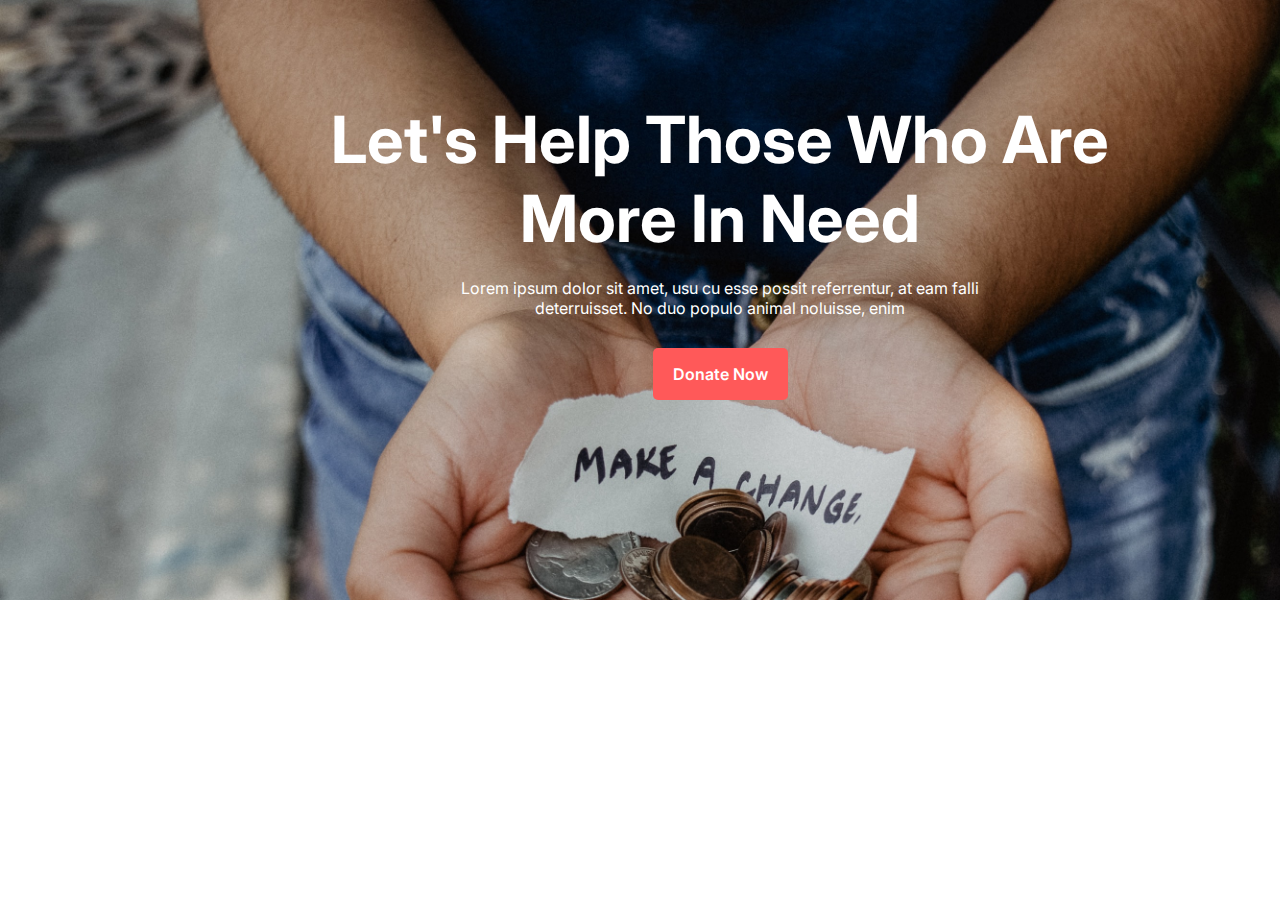
==== index.html @ 06a9c621 "all files added" ====
<!DOCTYPE html>
<html lang="en">
<head>
    <meta charset="UTF-8">
    <meta http-equiv="X-UA-Compatible" content="IE=edge">
    <meta name="viewport" content="width=device-width, initial-scale=1.0">
    <title>Practice website</title>
    <link rel="stylesheet" href="style.css">
    <link rel="preconnect" href="https://fonts.googleapis.com">
    <link rel="preconnect" href="https://fonts.gstatic.com" crossorigin>
    <link href="https://fonts.googleapis.com/css2?family=Inter&family=Open+Sans&display=swap" rel="stylesheet">
</head>
<body>
    <header class="header">
            <h2 class="header-title">Let's Help Those Who Are <br> More In Need</h2>
            <p class="header-description">Lorem ipsum dolor sit amet, usu cu esse possit referrentur, at eam falli <br> deterruisset. No duo populo animal noluisse, enim</p>
            <button class="btn-primary">Donate Now</button>
    </header>
</body>
</html>
---- style.css ----
* {
    font-family: 'Inter';
    margin: 0px;
}
header{
    background-image: url(/images/donation.jpg);
    background-repeat: no-repeat;
    background-size: cover;
    width: 1000px;
    height: 400px;  
    text-align: center;
    padding: 100px 220px;

}
.header-title{
    color: white;
    font-weight: 700;
    font-size: 65px;
    margin-bottom: 20px;
}
.header-description{
    color: #FFFFFF;
    margin-bottom: 30px;
}
.btn-primary{
    background-color: #FF5959;
    color: white;
    padding: 16px 20px;
    border-radius: 5px;
    border-style: none;
    font-weight: 600;
    font-size: 16px;
}
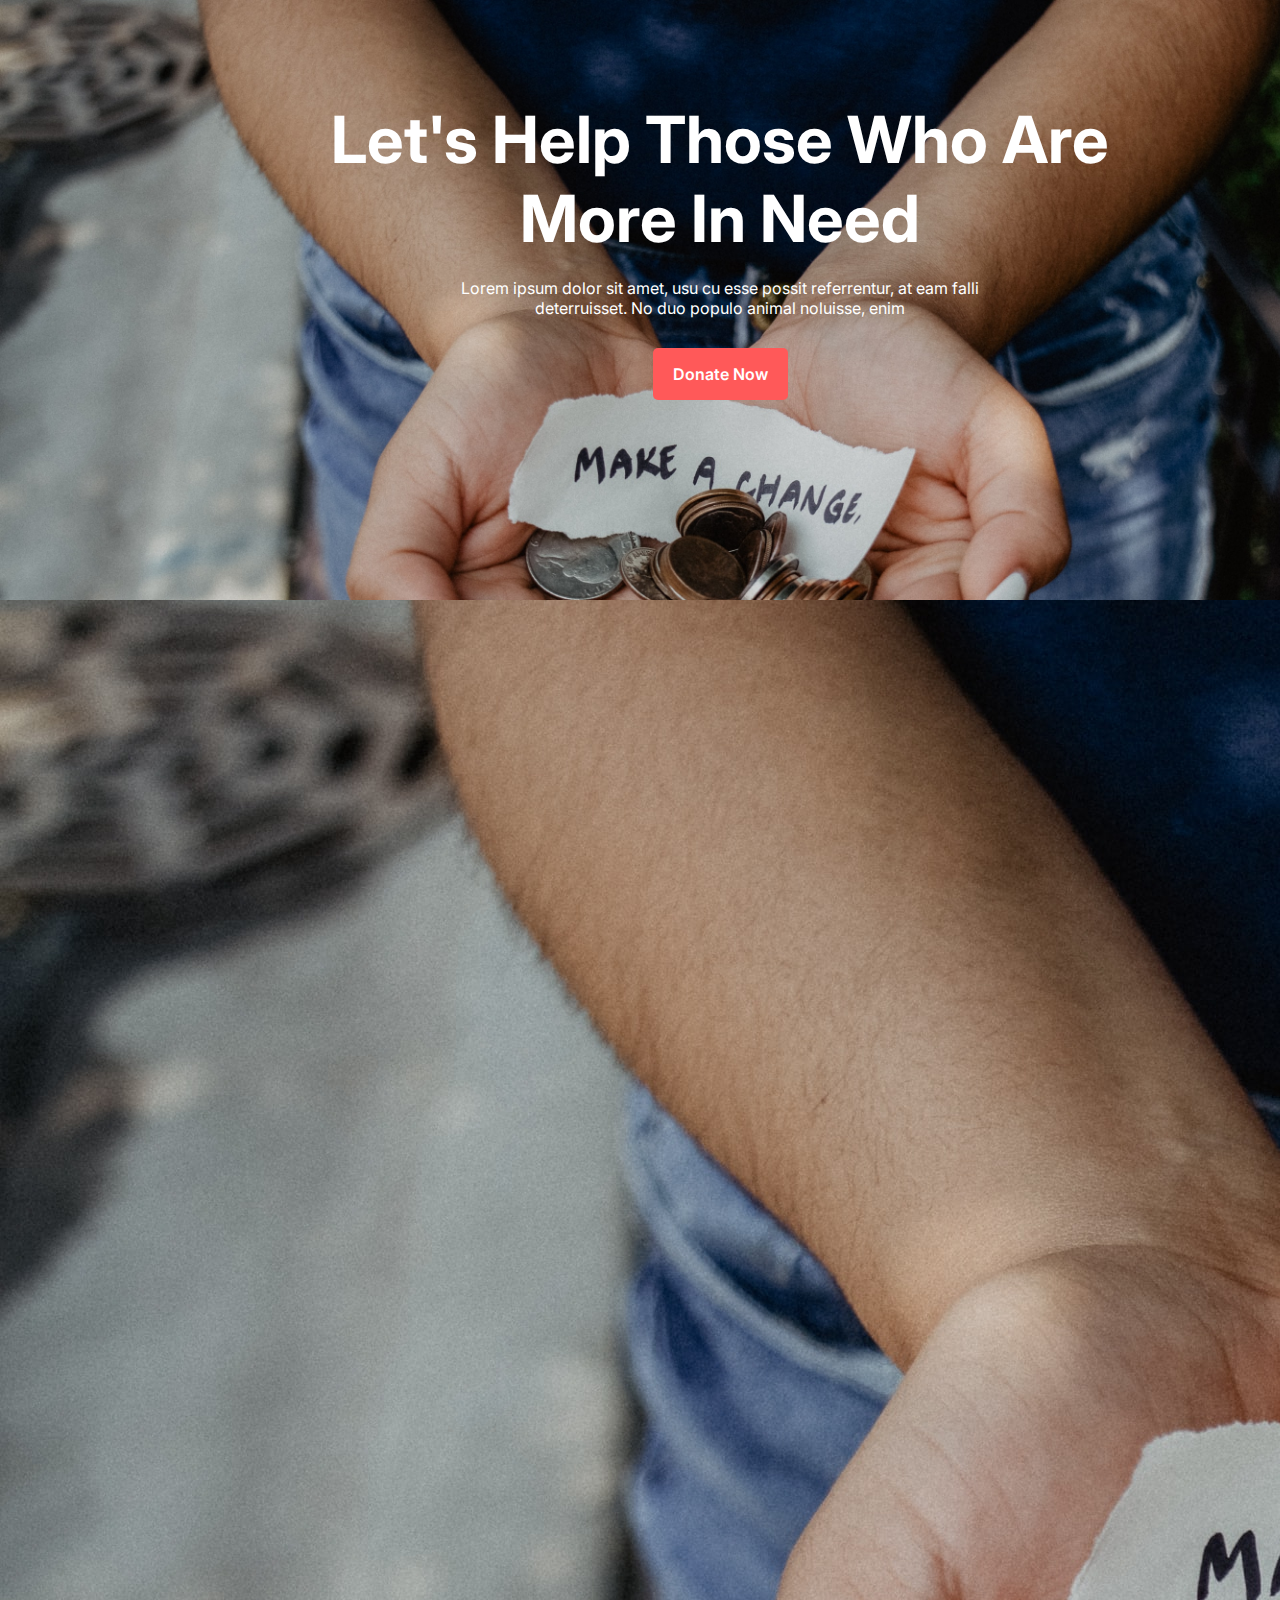
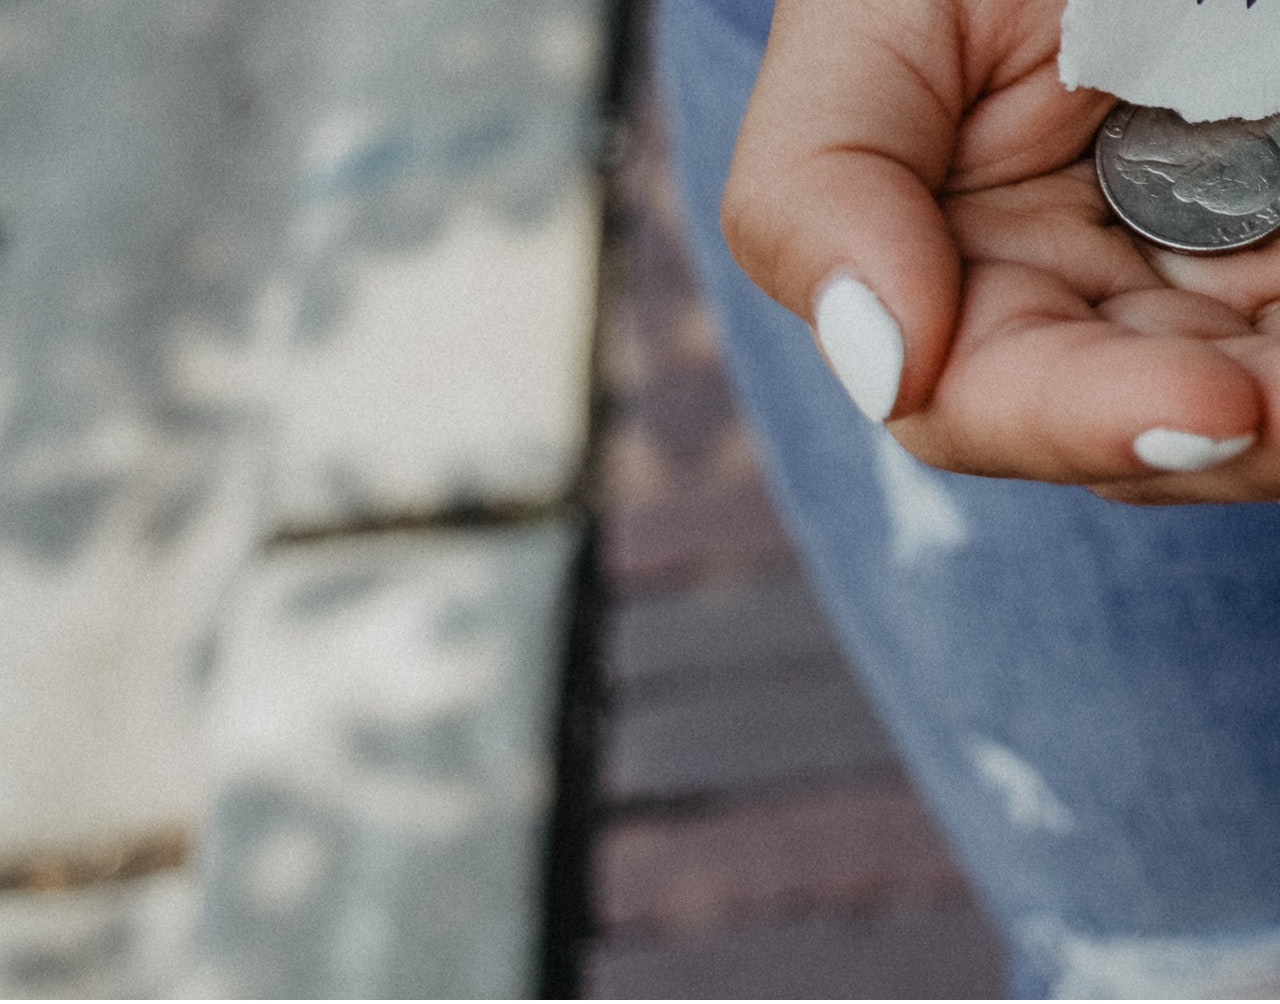
==== commit 2d2c1bb6: "added picture" ====
--- a/index.html
+++ b/index.html
@@ -12,9 +12,12 @@
 </head>
 <body>
     <header class="header">
+        <nav>
             <h2 class="header-title">Let's Help Those Who Are <br> More In Need</h2>
             <p class="header-description">Lorem ipsum dolor sit amet, usu cu esse possit referrentur, at eam falli <br> deterruisset. No duo populo animal noluisse, enim</p>
             <button class="btn-primary">Donate Now</button>
+        </nav>
     </header>
+    <img src="/images/donation.jpg" alt="">
 </body>
 </html>--- a/style.css
+++ b/style.css
@@ -3,7 +3,7 @@
     margin: 0px;
 }
 header{
-    background-image: url(/images/donation.jpg);
+    background-image: url(images/donation.jpg);
     background-repeat: no-repeat;
     background-size: cover;
     width: 1000px;
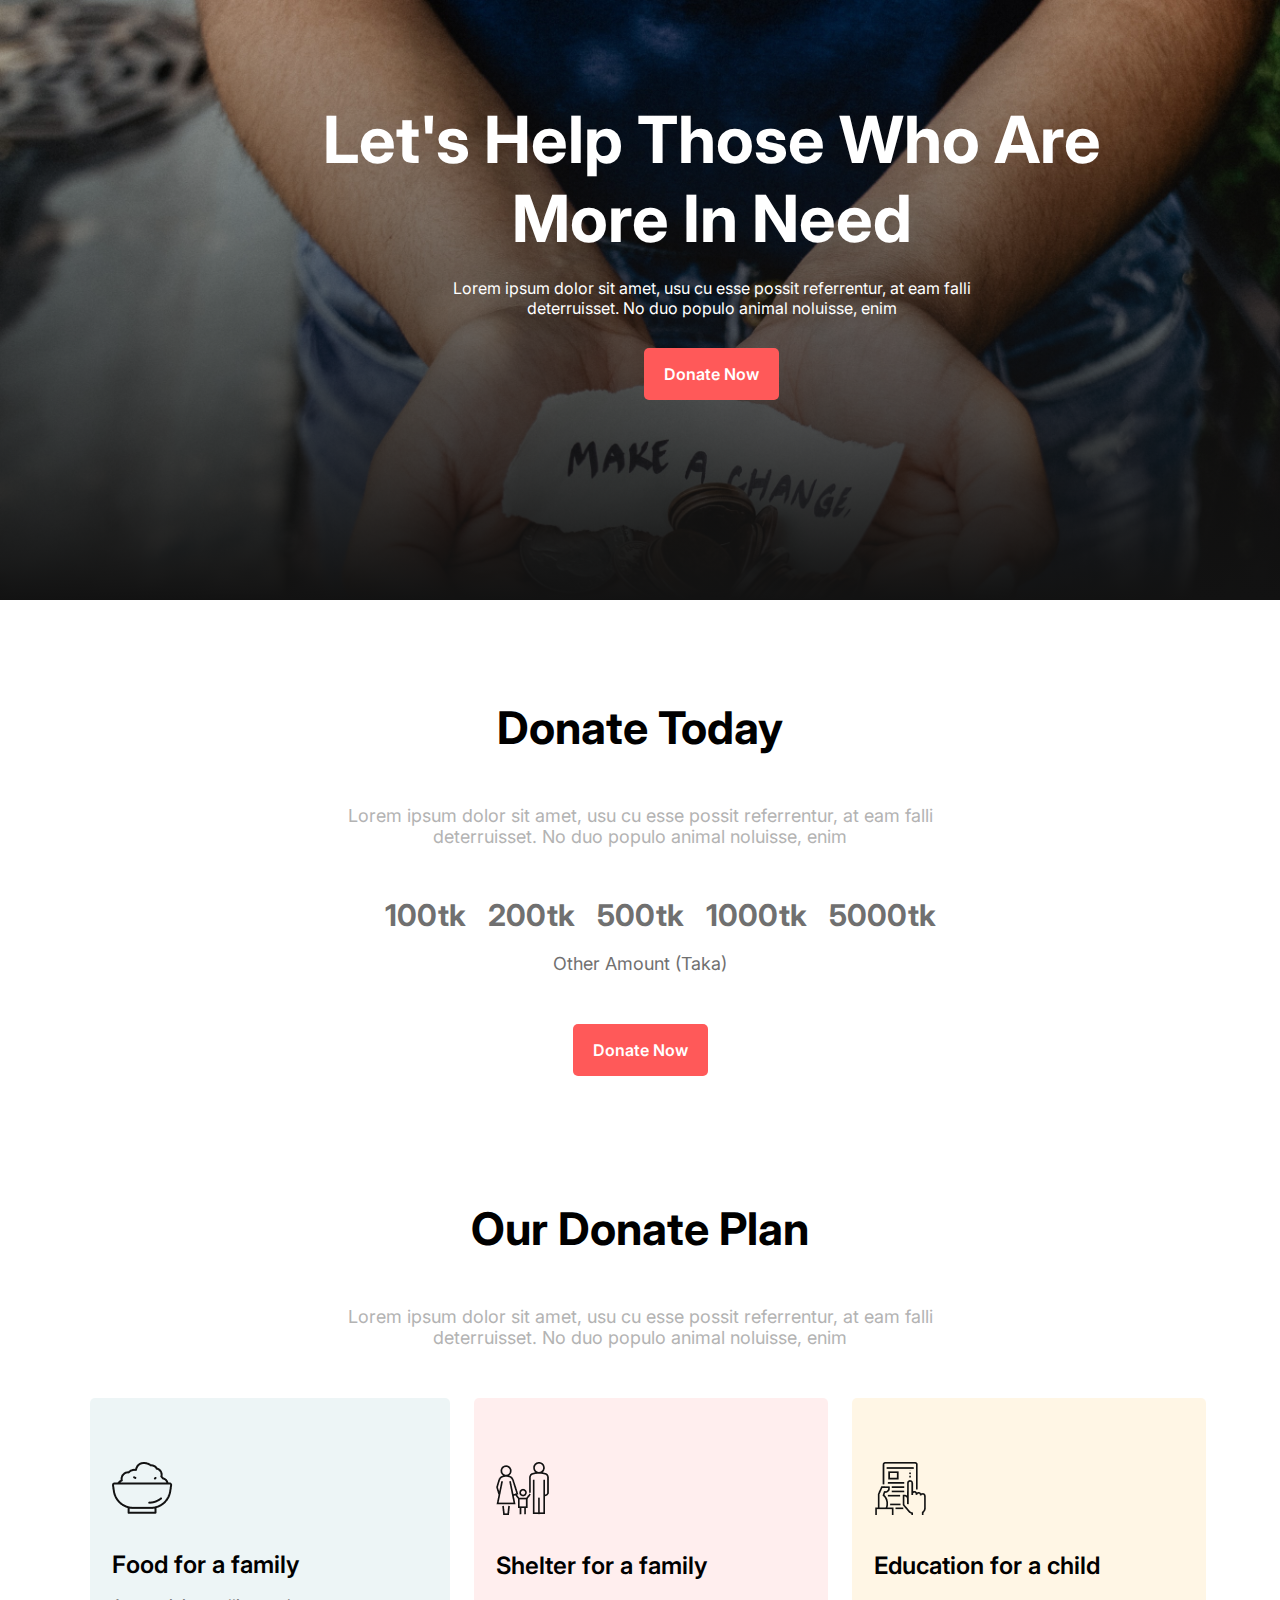
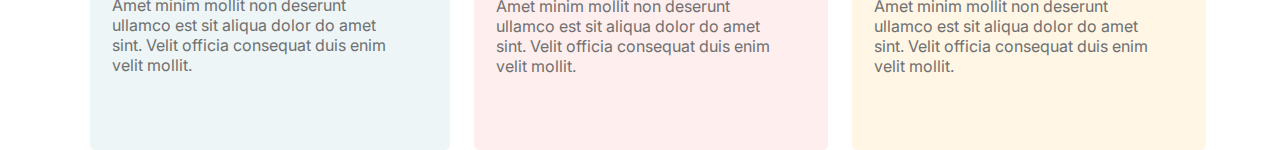
==== commit 6e473b62: "Committed" ====
--- a/index.html
+++ b/index.html
@@ -18,6 +18,41 @@
             <button class="btn-primary">Donate Now</button>
         </nav>
     </header>
-    <img src="/images/donation.jpg" alt="">
+    <main>
+        <section class="donation-money">
+                 <h3 class="common-title">Donate Today</h3>
+                 <p class="common-description">Lorem ipsum dolor sit amet, usu cu esse possit referrentur, at eam falli <br> deterruisset. No duo populo animal noluisse, enim</p>
+                 <ul class="donation-money-list">
+                    <li class="list">100tk</li>
+                    <li class="list">200tk</li>
+                    <li class="list">500tk</li>
+                    <li class="list">1000tk</li>
+                    <li class="list">5000tk</li>
+                 </ul>
+                 <p class="donation-money-description">Other Amount (Taka)</p>
+                 <button class="btn-primary">Donate Now</button>
+        </section>
+        <section class="donation-plan">
+            <h3 class="common-title"> <span></span> Our Donate Plan</h3>
+            <p class="common-description">Lorem ipsum dolor sit amet, usu cu esse possit referrentur, at eam falli <br> deterruisset. No duo populo animal noluisse, enim</p>
+            <ul class="donation-list-plan">
+                <li class="donation-list-1">
+                    <img class="icon" src="/icons/food.png" alt="">
+                    <h5 class="donation-list-title">Food for a family</h5>
+                    <p class="donation-list-descri">Amet minim mollit non deserunt <br> ullamco est sit aliqua dolor do amet <br> sint. Velit officia consequat duis enim <br> velit mollit.</p>
+                </li>
+                <li class="donation-list-2">
+                    <img class="icon" src="/icons/shelter.png" alt="">
+                    <h5 class="donation-list-title">Shelter for a family</h5>
+                    <p class="donation-list-descri">Amet minim mollit non deserunt <br> ullamco est sit aliqua dolor do amet <br> sint. Velit officia consequat duis enim <br> velit mollit.</p>
+                </li>
+                <li class="donation-list-3">
+                    <img class="icon" src="/icons/Frame-1.png" alt="">
+                    <h5 class="donation-list-title">Education for a child</h5>
+                    <p class="donation-list-descri">Amet minim mollit non deserunt <br> ullamco est sit aliqua dolor do amet <br> sint. Velit officia consequat duis enim <br> velit mollit.</p>
+                </li>
+            </ul>
+        </section>
+    </main>
 </body>
 </html>--- a/style.css
+++ b/style.css
@@ -3,14 +3,14 @@
     margin: 0px;
 }
 header{
-    background-image: url(images/donation.jpg);
+    background: linear-gradient(to top,  rgba(18, 18, 18, 1), rgba(18, 18, 18, 0)),url(/images/donation.jpg);
     background-repeat: no-repeat;
     background-size: cover;
-    width: 1000px;
+    width: 983px;
     height: 400px;  
     text-align: center;
     padding: 100px 220px;
-
+    margin-bottom: 100px;
 }
 .header-title{
     color: white;
@@ -30,5 +30,96 @@
     border-style: none;
     font-weight: 600;
     font-size: 16px;
+    margin-bottom: 125px;
+}
+.donation-money{
+    text-align: center;
+}
+.common-title{
+    color: black;
+    font-weight: 700;
+    font-size: 45px;
+    text-align:center;
+}
+.donation-money-description{
+    color: #707070;
+    font-weight: 400;
+    font-size: 18px;
+    margin-top: 20px;
+    margin-bottom: 50px;
+}
+.donation-money-list{
+    display: flex; 
+    list-style: none; 
+    gap: 22px; 
+    justify-content: center;
+}
+.list{
+    font-weight: 700;
+    font-size: 30px;
+    color: #707070;
+}    
+.list:hover{
+    background: #FFEEEE;
+    border: 2px solid #FF5959;
+    border-radius: 5px;
+    font-weight: 700;
+    font-size: 30px;
+    color: #707070;
+    padding: 40px 23px;  
+}
+.common-description{
+    font-weight: 400;
+    font-size: 18px;
+    color: #B3B3B3;
+    margin-top: 50px;
+    margin-bottom: 50px;
+    text-align: center;
+}
+.donation-list-plan{
+    display: flex;
+    list-style: none;
+    margin-right: 24px;
+    gap: 24px;
+    justify-content: center;
+}
+.donation-list-1{
+    border: 1px solid orangered;
+    border-radius: 5px;
+    border-style: none;
+    background-color: rgba(79, 157, 166,0.1);
+    width: 360px;
+    height: 352px;
+}
+.donation-list-2{
+    border: 1px solid orangered;
+    border-radius: 5px;
+    border-style: none;
+    background-color: rgba(255, 89, 89, 0.1);
+}
+.donation-list-3{
+    border: 1px solid orangered;
+    border-radius: 5px;
+    border-style: none;
+    background: rgba(255,165,0,0.1);
+}
+.donation-list-title{
+    font-weight: 600;
+    font-size: 24px;
+    margin-bottom: 16px;
+    margin-left: 22px;
+}
+.donation-list-descri{
+    padding-bottom: 55px;
+    font-weight: 400;
+    font-size: 16px;
+    color: #707070;
+    margin-left: 22px;
+}
+.icon{
+    padding-top: 64px;
+    padding-right: 279px;
+    margin-bottom: 32px;
+    margin-left: 22px;
 }
 
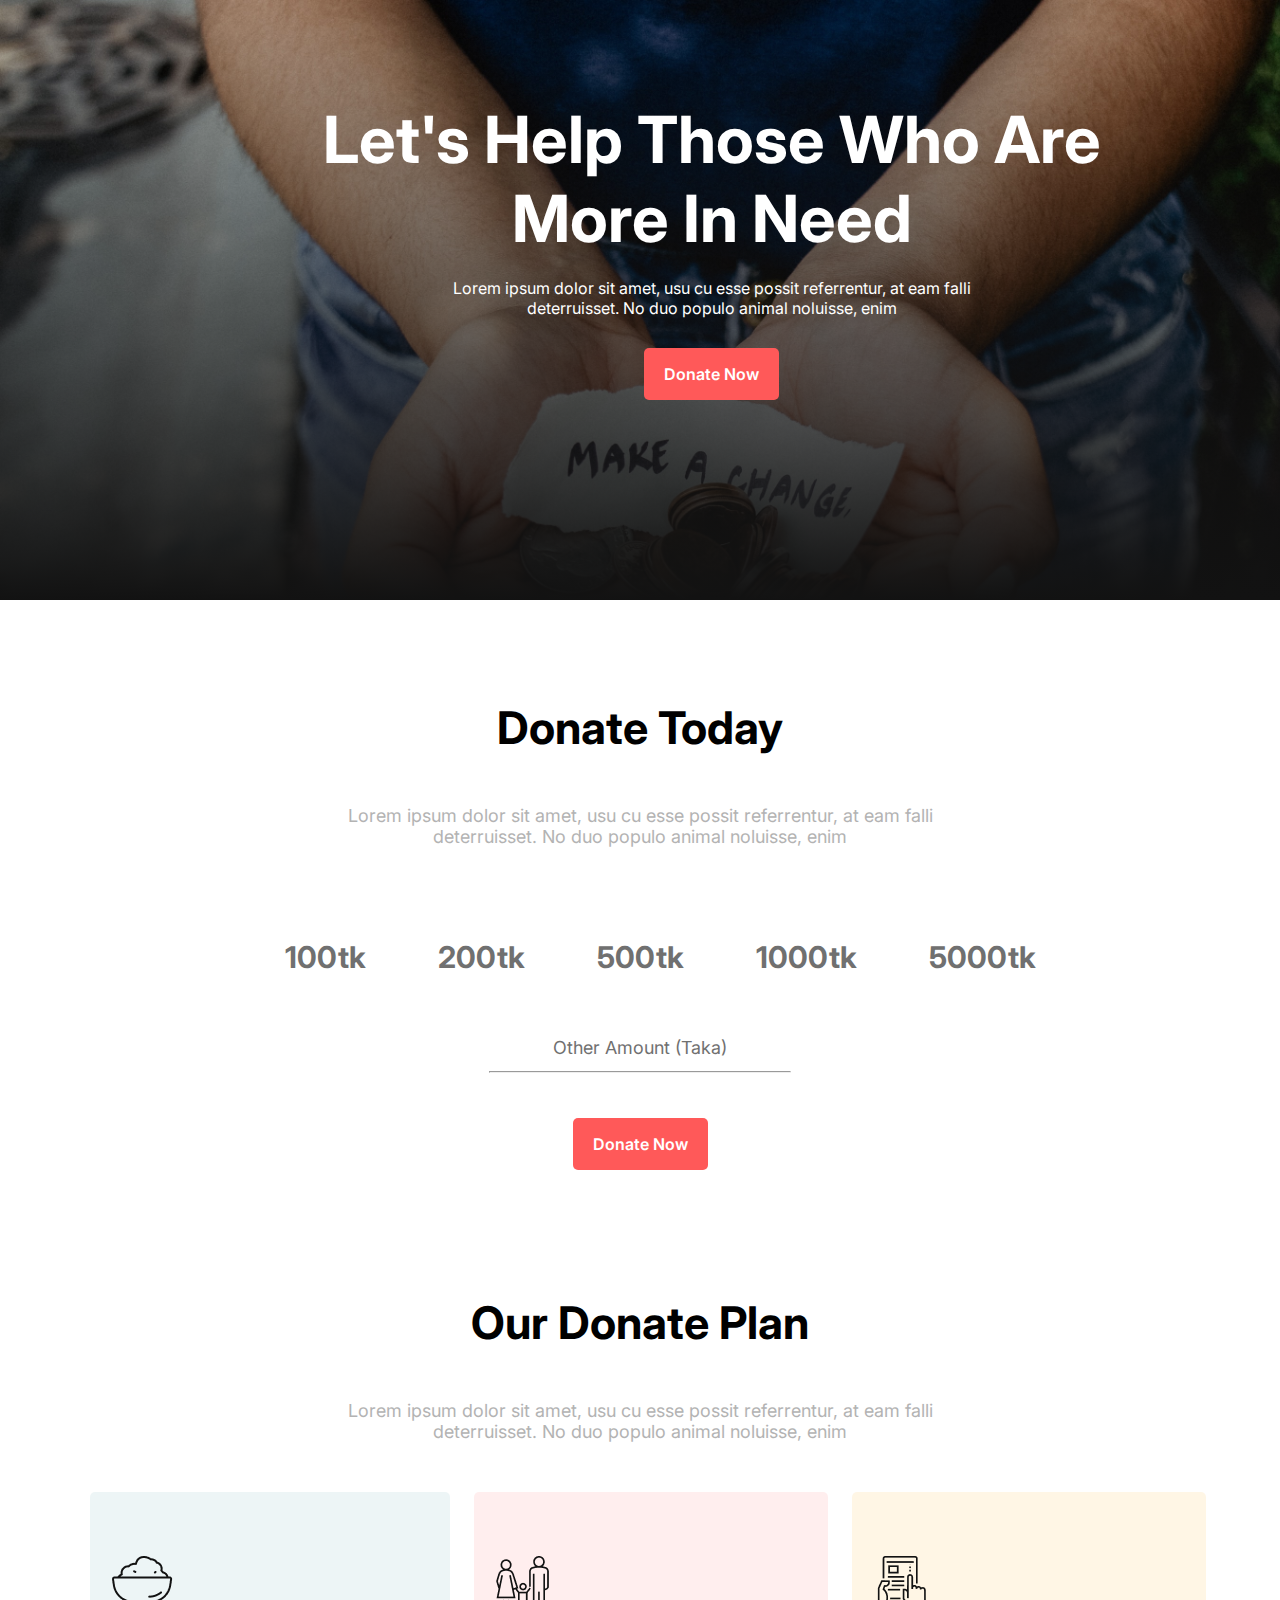
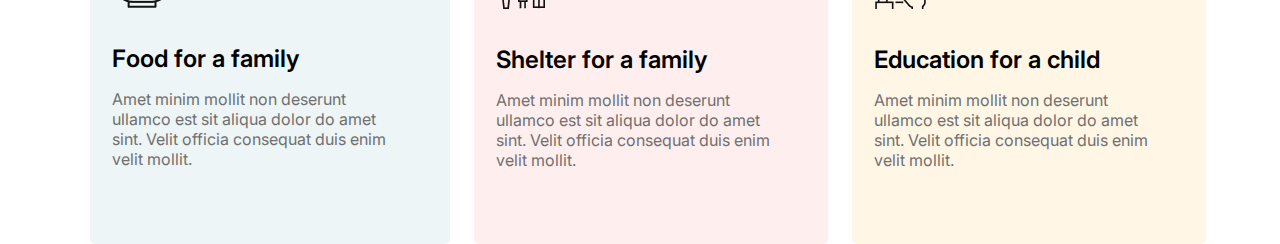
==== commit dad3c14c: "all problems solved" ====
--- a/index.html
+++ b/index.html
@@ -30,6 +30,7 @@
                     <li class="list">5000tk</li>
                  </ul>
                  <p class="donation-money-description">Other Amount (Taka)</p>
+                 <center><hr></center>
                  <button class="btn-primary">Donate Now</button>
         </section>
         <section class="donation-plan">
@@ -37,17 +38,17 @@
             <p class="common-description">Lorem ipsum dolor sit amet, usu cu esse possit referrentur, at eam falli <br> deterruisset. No duo populo animal noluisse, enim</p>
             <ul class="donation-list-plan">
                 <li class="donation-list-1">
-                    <img class="icon" src="/icons/food.png" alt="">
+                    <img class="icon" src="./icons/food.png" alt="">
                     <h5 class="donation-list-title">Food for a family</h5>
                     <p class="donation-list-descri">Amet minim mollit non deserunt <br> ullamco est sit aliqua dolor do amet <br> sint. Velit officia consequat duis enim <br> velit mollit.</p>
                 </li>
                 <li class="donation-list-2">
-                    <img class="icon" src="/icons/shelter.png" alt="">
+                    <img class="icon" src="./icons/shelter.png" alt="">
                     <h5 class="donation-list-title">Shelter for a family</h5>
                     <p class="donation-list-descri">Amet minim mollit non deserunt <br> ullamco est sit aliqua dolor do amet <br> sint. Velit officia consequat duis enim <br> velit mollit.</p>
                 </li>
                 <li class="donation-list-3">
-                    <img class="icon" src="/icons/Frame-1.png" alt="">
+                    <img class="icon" src="./icons/Frame-1.png" alt="">
                     <h5 class="donation-list-title">Education for a child</h5>
                     <p class="donation-list-descri">Amet minim mollit non deserunt <br> ullamco est sit aliqua dolor do amet <br> sint. Velit officia consequat duis enim <br> velit mollit.</p>
                 </li>
--- a/style.css
+++ b/style.css
@@ -3,7 +3,7 @@
     margin: 0px;
 }
 header{
-    background: linear-gradient(to top,  rgba(18, 18, 18, 1), rgba(18, 18, 18, 0)),url(/images/donation.jpg);
+    background: linear-gradient(to top,  rgba(18, 18, 18, 1), rgba(18, 18, 18, 0)),url(./images/donation.jpg);
     background-repeat: no-repeat;
     background-size: cover;
     width: 983px;
@@ -46,18 +46,24 @@
     font-weight: 400;
     font-size: 18px;
     margin-top: 20px;
-    margin-bottom: 50px;
+    margin-bottom: 13px;
 }
 .donation-money-list{
     display: flex; 
     list-style: none; 
     gap: 22px; 
     justify-content: center;
+    margin-bottom: 20px;
 }
 .list{
     font-weight: 700;
     font-size: 30px;
     color: #707070;
+    background: white;
+    border: 2px solid white;
+    border-radius: 5px;
+    padding: 40px 23px;
+    /* border-style: none; */
 }    
 .list:hover{
     background: #FFEEEE;
@@ -65,8 +71,7 @@
     border-radius: 5px;
     font-weight: 700;
     font-size: 30px;
-    color: #707070;
-    padding: 40px 23px;  
+    color:#FF5959 ;  
 }
 .common-description{
     font-weight: 400;
@@ -122,4 +127,8 @@
     margin-bottom: 32px;
     margin-left: 22px;
 }
+hr{
+    width: 300px;
+    margin-bottom: 45px;
+}
 
